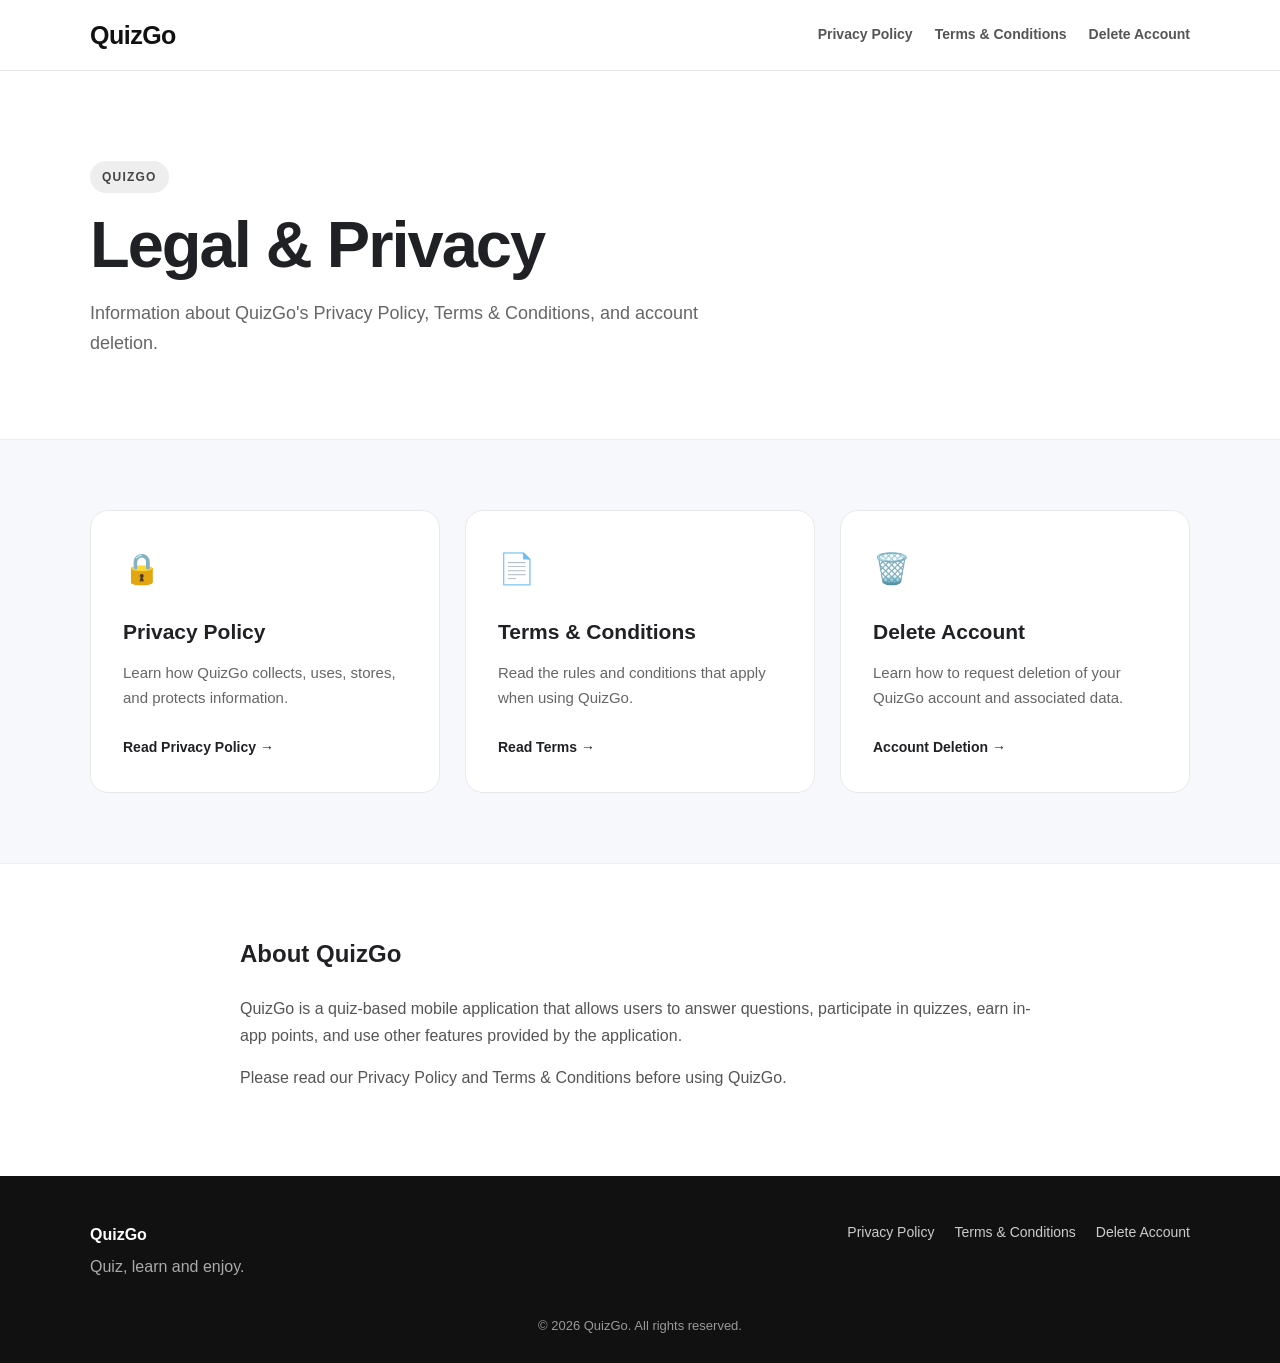
==== index.html @ 0ee8b289 "file added" ====
<!DOCTYPE html>
<html lang="en">
<head>
    <meta charset="UTF-8">
    <meta name="viewport" content="width=device-width, initial-scale=1.0">

    <title>QuizGo - Legal</title>

    <meta name="description"
          content="QuizGo Privacy Policy, Terms and Conditions, and Account Deletion information.">

    <link rel="stylesheet" href="style.css">
</head>

<body>

<header class="site-header">
    <div class="container header-inner">
        <a href="index.html" class="logo">QuizGo</a>

        <nav>
            <a href="privacy-policy.html">Privacy Policy</a>
            <a href="terms-and-conditions.html">Terms & Conditions</a>
            <a href="delete-account.html">Delete Account</a>
        </nav>
    </div>
</header>


<main>

<section class="hero">
    <div class="container">

        <div class="badge">QUIZGO</div>

        <h1>Legal & Privacy</h1>

        <p>
            Information about QuizGo's Privacy Policy,
            Terms & Conditions, and account deletion.
        </p>

    </div>
</section>


<section class="cards-section">

    <div class="container">

        <div class="cards">

            <a href="privacy-policy.html" class="card">

                <div class="card-icon">
                    🔒
                </div>

                <h2>Privacy Policy</h2>

                <p>
                    Learn how QuizGo collects, uses, stores,
                    and protects information.
                </p>

                <span class="card-link">
                    Read Privacy Policy →
                </span>

            </a>


            <a href="terms-and-conditions.html" class="card">

                <div class="card-icon">
                    📄
                </div>

                <h2>Terms & Conditions</h2>

                <p>
                    Read the rules and conditions that apply
                    when using QuizGo.
                </p>

                <span class="card-link">
                    Read Terms →
                </span>

            </a>


            <a href="delete-account.html" class="card">

                <div class="card-icon">
                    🗑️
                </div>

                <h2>Delete Account</h2>

                <p>
                    Learn how to request deletion of your
                    QuizGo account and associated data.
                </p>

                <span class="card-link">
                    Account Deletion →
                </span>

            </a>

        </div>

    </div>
</section>


<section class="about">

    <div class="container narrow">

        <h2>About QuizGo</h2>

        <p>
            QuizGo is a quiz-based mobile application that
            allows users to answer questions, participate in
            quizzes, earn in-app points, and use other features
            provided by the application.
        </p>

        <p>
            Please read our Privacy Policy and Terms &
            Conditions before using QuizGo.
        </p>

    </div>

</section>

</main>


<footer>

    <div class="container footer-inner">

        <div>
            <strong>QuizGo</strong>
            <p>Quiz, learn and enjoy.</p>
        </div>

        <div class="footer-links">

            <a href="privacy-policy.html">
                Privacy Policy
            </a>

            <a href="terms-and-conditions.html">
                Terms & Conditions
            </a>

            <a href="delete-account.html">
                Delete Account
            </a>

        </div>

    </div>

    <div class="copyright">
        © 2026 QuizGo. All rights reserved.
    </div>

</footer>

</body>
</html>
---- style.css ----
* {
    box-sizing: border-box;
    margin: 0;
    padding: 0;
}


html {
    scroll-behavior: smooth;
}


body {
    font-family:
        -apple-system,
        BlinkMacSystemFont,
        "Segoe UI",
        Roboto,
        Arial,
        sans-serif;

    background: #f7f8fc;
    color: #202124;
    line-height: 1.7;
}


/* ---------------------------------
   GLOBAL
--------------------------------- */

.container {
    width: min(1100px, 92%);
    margin: 0 auto;
}


.narrow {
    width: min(800px, 92%);
}


/* ---------------------------------
   HEADER
--------------------------------- */

.site-header {
    background: #ffffff;
    border-bottom: 1px solid #e8e8e8;
    position: sticky;
    top: 0;
    z-index: 100;
}


.header-inner {
    min-height: 70px;

    display: flex;
    align-items: center;
    justify-content: space-between;

    gap: 30px;
}


.logo {
    text-decoration: none;
    color: #111111;
    font-size: 25px;
    font-weight: 800;
    letter-spacing: -0.5px;
}


nav {
    display: flex;
    align-items: center;
    gap: 22px;
}


nav a {
    color: #555555;
    text-decoration: none;
    font-size: 14px;
    font-weight: 600;
}


nav a:hover {
    color: #111111;
}


nav a.active {
    color: #111111;
}


/* ---------------------------------
   HERO
--------------------------------- */

.hero {
    background: #ffffff;
    padding: 90px 0 80px;
    border-bottom: 1px solid #eeeeee;
}


.hero h1 {
    font-size: clamp(40px, 7vw, 65px);
    line-height: 1.05;
    margin: 18px 0;
    letter-spacing: -2px;
}


.hero p {
    max-width: 650px;
    color: #666666;
    font-size: 18px;
}


/* ---------------------------------
   BADGE
--------------------------------- */

.badge {
    display: inline-block;

    padding: 6px 12px;

    border-radius: 30px;

    background: #eeeeee;

    color: #444444;

    font-size: 12px;

    font-weight: 800;

    letter-spacing: 1.2px;
}


/* ---------------------------------
   CARDS
--------------------------------- */

.cards-section {
    padding: 70px 0;
}


.cards {
    display: grid;

    grid-template-columns:
        repeat(3, 1fr);

    gap: 25px;
}


.card {
    background: #ffffff;

    border: 1px solid #e8e8e8;

    border-radius: 18px;

    padding: 32px;

    text-decoration: none;

    color: inherit;

    transition:
        transform 0.2s ease,
        box-shadow 0.2s ease;
}


.card:hover {
    transform: translateY(-4px);

    box-shadow:
        0 15px 40px rgba(0, 0, 0, 0.08);
}


.card-icon {
    font-size: 30px;
    margin-bottom: 20px;
}


.card h2 {
    font-size: 21px;
    margin-bottom: 10px;
}


.card p {
    color: #666666;
    font-size: 15px;
    margin-bottom: 22px;
}


.card-link {
    font-weight: 700;
    font-size: 14px;
}


/* ---------------------------------
   ABOUT
--------------------------------- */

.about {
    background: #ffffff;
    padding: 70px 0;
    border-top: 1px solid #eeeeee;
}


.about h2 {
    margin-bottom: 20px;
}


.about p {
    color: #555555;
    margin-bottom: 15px;
}


/* ---------------------------------
   LEGAL PAGES
--------------------------------- */

.legal-page {
    padding: 60px 0 90px;
}


.legal-container {
    max-width: 900px;
}


.legal-header {
    text-align: center;
    margin-bottom: 45px;
}


.legal-header h1 {
    font-size: clamp(36px, 6vw, 52px);
    letter-spacing: -1.5px;
    margin: 18px 0 8px;
}


.updated {
    color: #777777;
    font-size: 14px;
}


.legal-content {
    background: #ffffff;

    border: 1px solid #e7e7e7;

    border-radius: 18px;

    padding: clamp(25px, 5vw, 55px);

    box-shadow:
        0 10px 35px rgba(0, 0, 0, 0.04);
}


.legal-content h2 {
    margin-top: 42px;
    margin-bottom: 14px;

    font-size: 25px;

    line-height: 1.3;
}


.legal-content h3 {
    margin-top: 28px;
    margin-bottom: 10px;

    font-size: 19px;
}


.legal-content p {
    margin-bottom: 16px;
}


.legal-content ul {
    margin:

        10px 0 20px 25px;
}


.legal-content li {
    margin-bottom: 7px;
}


.legal-content strong {
    font-weight: 700;
}


/* ---------------------------------
   CONTACT BOX
--------------------------------- */

.contact-box {
    background: #f5f6f8;

    border: 1px solid #e2e3e6;

    border-radius: 12px;

    padding: 22px;

    margin: 20px 0;
}


.contact-box p {
    margin-bottom: 7px;
}


.contact-box p:last-child {
    margin-bottom: 0;
}


/* ---------------------------------
   PAGE NAVIGATION
--------------------------------- */

.page-navigation {
    margin-top: 55px;

    padding-top: 25px;

    border-top: 1px solid #eeeeee;

    display: flex;

    justify-content: space-between;

    gap: 20px;
}


.page-navigation a {
    color: #222222;

    font-weight: 700;

    text-decoration: none;
}


.page-navigation a:hover {
    text-decoration: underline;
}


/* ---------------------------------
   FOOTER
--------------------------------- */

footer {
    background: #111111;
    color: #ffffff;

    padding: 45px 0 25px;
}


.footer-inner {
    display: flex;

    justify-content: space-between;

    gap: 30px;
}


.footer-inner p {
    color: #aaaaaa;

    margin-top: 5px;
}


.footer-links {
    display: flex;

    gap: 20px;

    flex-wrap: wrap;
}


.footer-links a {
    color: #cccccc;

    text-decoration: none;

    font-size: 14px;
}


.footer-links a:hover {
    color: #ffffff;
}


.copyright {
    text-align: center;

    color: #999999;

    font-size: 13px;

    margin-top: 35px;
}


/* ---------------------------------
   MOBILE
--------------------------------- */

@media (max-width: 800px) {

    .header-inner {
        flex-direction: column;

        padding: 18px 0;
    }


    nav {
        flex-wrap: wrap;

        justify-content: center;

        gap: 12px 18px;
    }


    .hero {
        padding: 65px 0;
    }


    .cards {
        grid-template-columns: 1fr;
    }


    .footer-inner {
        flex-direction: column;
    }


    .page-navigation {
        flex-direction: column;
    }

}


@media (max-width: 500px) {

    nav a {
        font-size: 13px;
    }


    .legal-page {
        padding: 35px 0 60px;
    }


    .legal-content {
        border-radius: 12px;

        padding: 23px;
    }


    .legal-content h2 {
        font-size: 22px;
    }

}
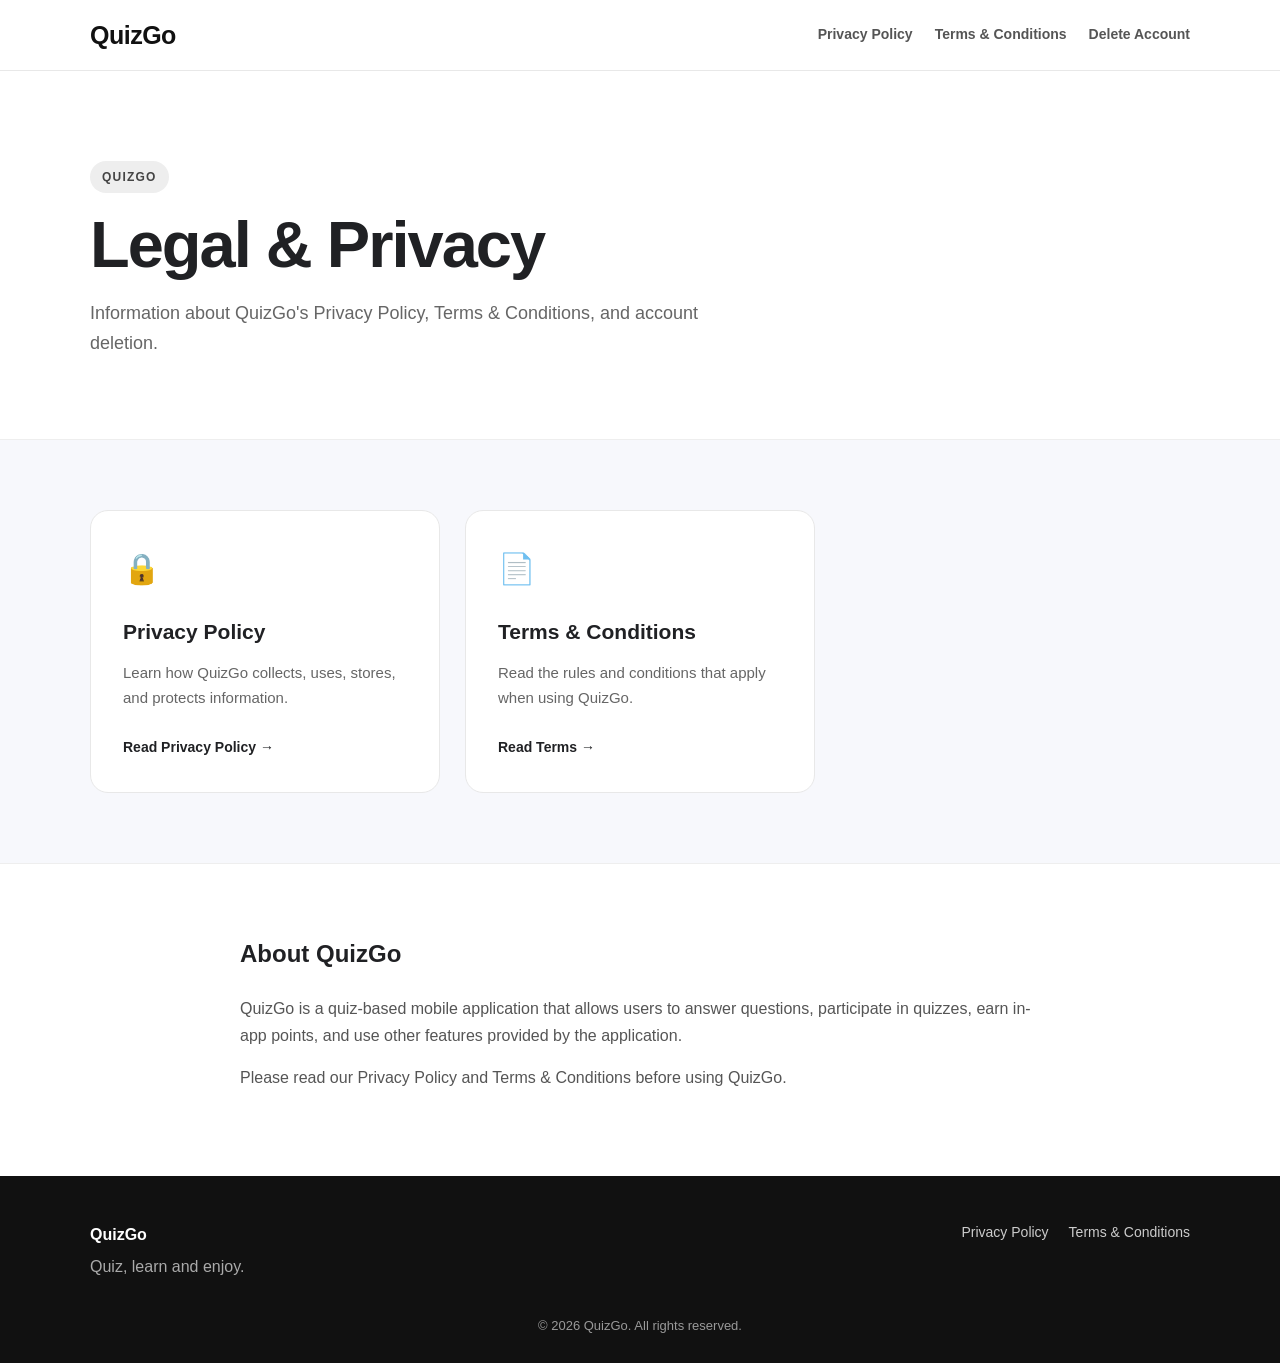
==== commit 4e760d2f: "Update index.html" ====
--- a/index.html
+++ b/index.html
@@ -91,25 +91,6 @@
             </a>
 
 
-            <a href="delete-account.html" class="card">
-
-                <div class="card-icon">
-                    🗑️
-                </div>
-
-                <h2>Delete Account</h2>
-
-                <p>
-                    Learn how to request deletion of your
-                    QuizGo account and associated data.
-                </p>
-
-                <span class="card-link">
-                    Account Deletion →
-                </span>
-
-            </a>
-
         </div>
 
     </div>
@@ -160,9 +141,6 @@
                 Terms & Conditions
             </a>
 
-            <a href="delete-account.html">
-                Delete Account
-            </a>
 
         </div>
 
@@ -175,4 +153,4 @@
 </footer>
 
 </body>
-</html>+</html>
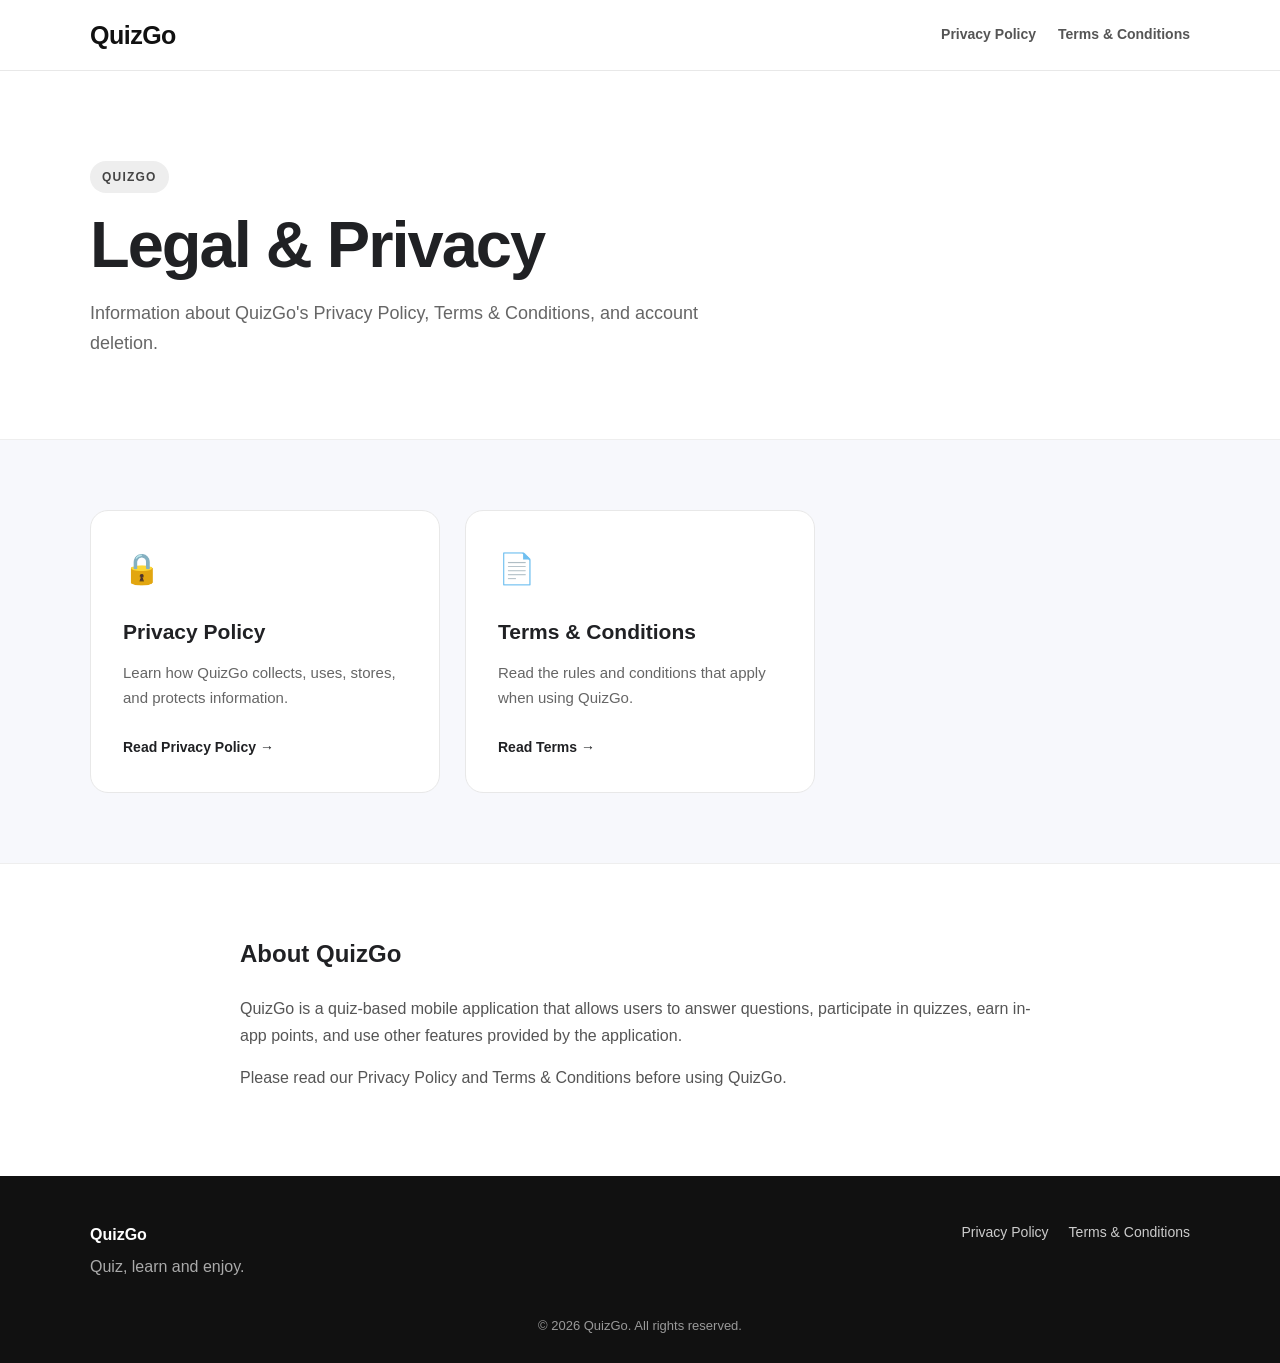
==== commit 103693fb: "Update index.html" ====
--- a/index.html
+++ b/index.html
@@ -21,7 +21,6 @@
         <nav>
             <a href="privacy-policy.html">Privacy Policy</a>
             <a href="terms-and-conditions.html">Terms & Conditions</a>
-            <a href="delete-account.html">Delete Account</a>
         </nav>
     </div>
 </header>
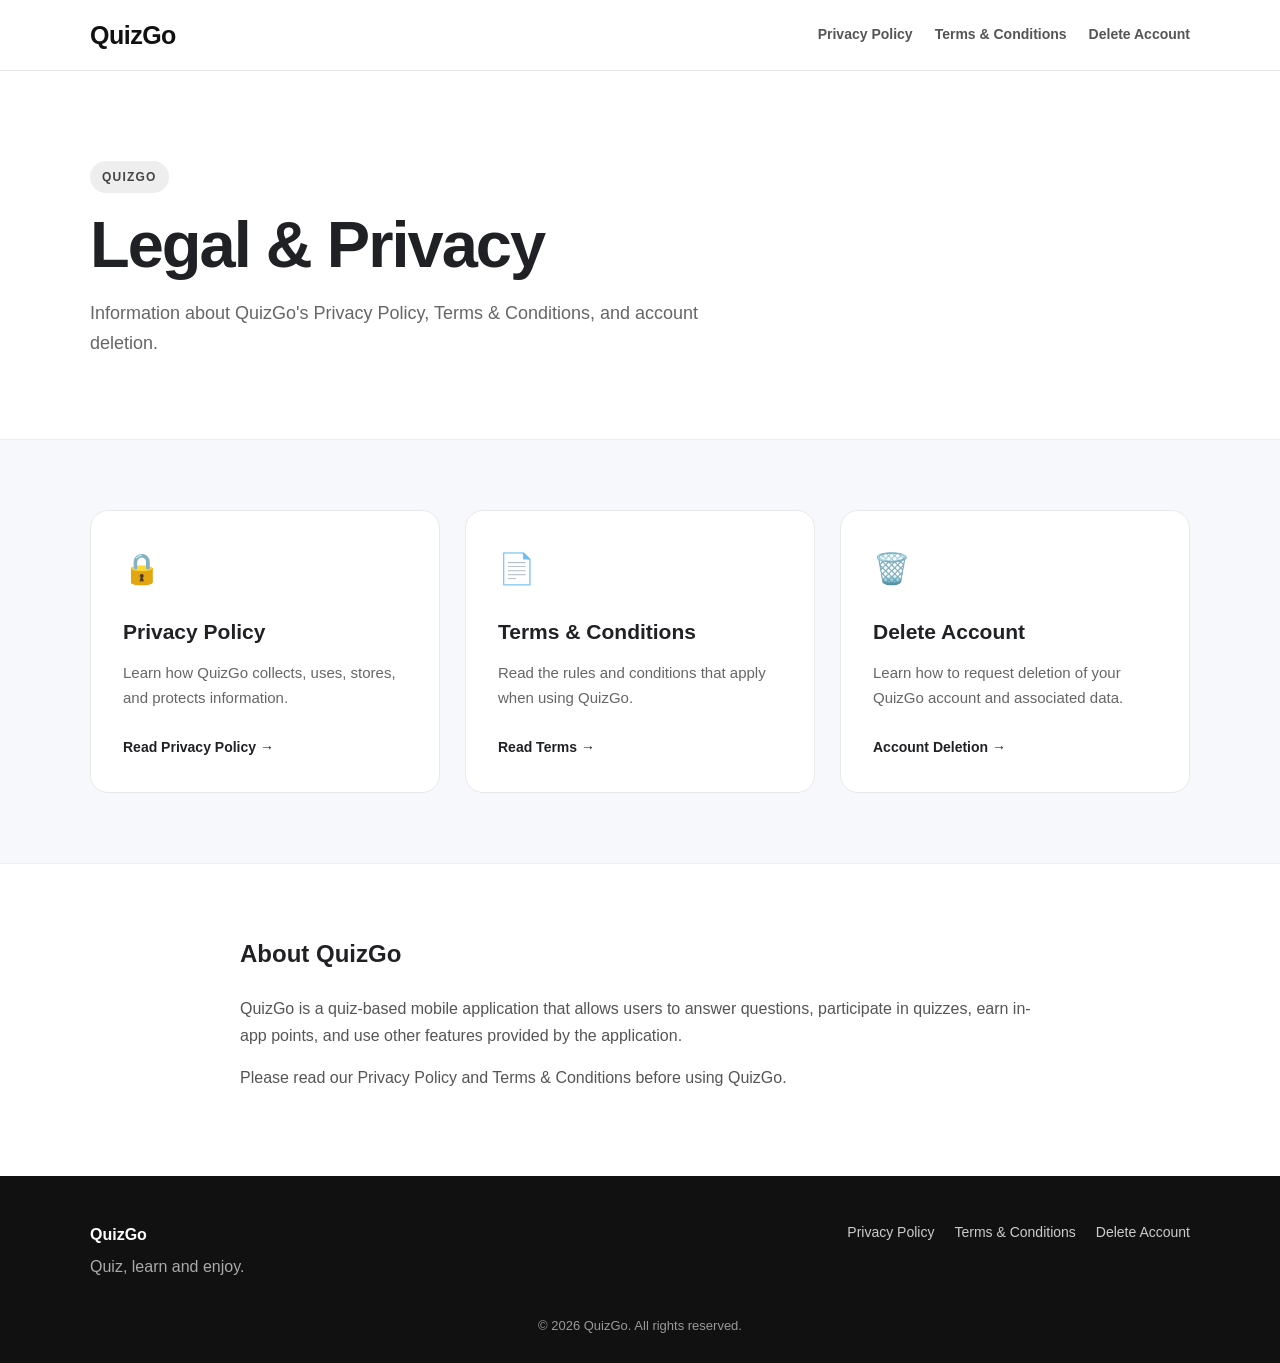
==== commit 0cc462c4: "Update index.html" ====
--- a/index.html
+++ b/index.html
@@ -21,6 +21,7 @@
         <nav>
             <a href="privacy-policy.html">Privacy Policy</a>
             <a href="terms-and-conditions.html">Terms & Conditions</a>
+            <a href="delete-account.html">Delete Account</a>
         </nav>
     </div>
 </header>
@@ -90,6 +91,25 @@
             </a>
 
 
+            <a href="delete-account.html" class="card">
+
+                <div class="card-icon">
+                    🗑️
+                </div>
+
+                <h2>Delete Account</h2>
+
+                <p>
+                    Learn how to request deletion of your
+                    QuizGo account and associated data.
+                </p>
+
+                <span class="card-link">
+                    Account Deletion →
+                </span>
+
+            </a>
+
         </div>
 
     </div>
@@ -140,6 +160,9 @@
                 Terms & Conditions
             </a>
 
+            <a href="delete-account.html">
+                Delete Account
+            </a>
 
         </div>
 
